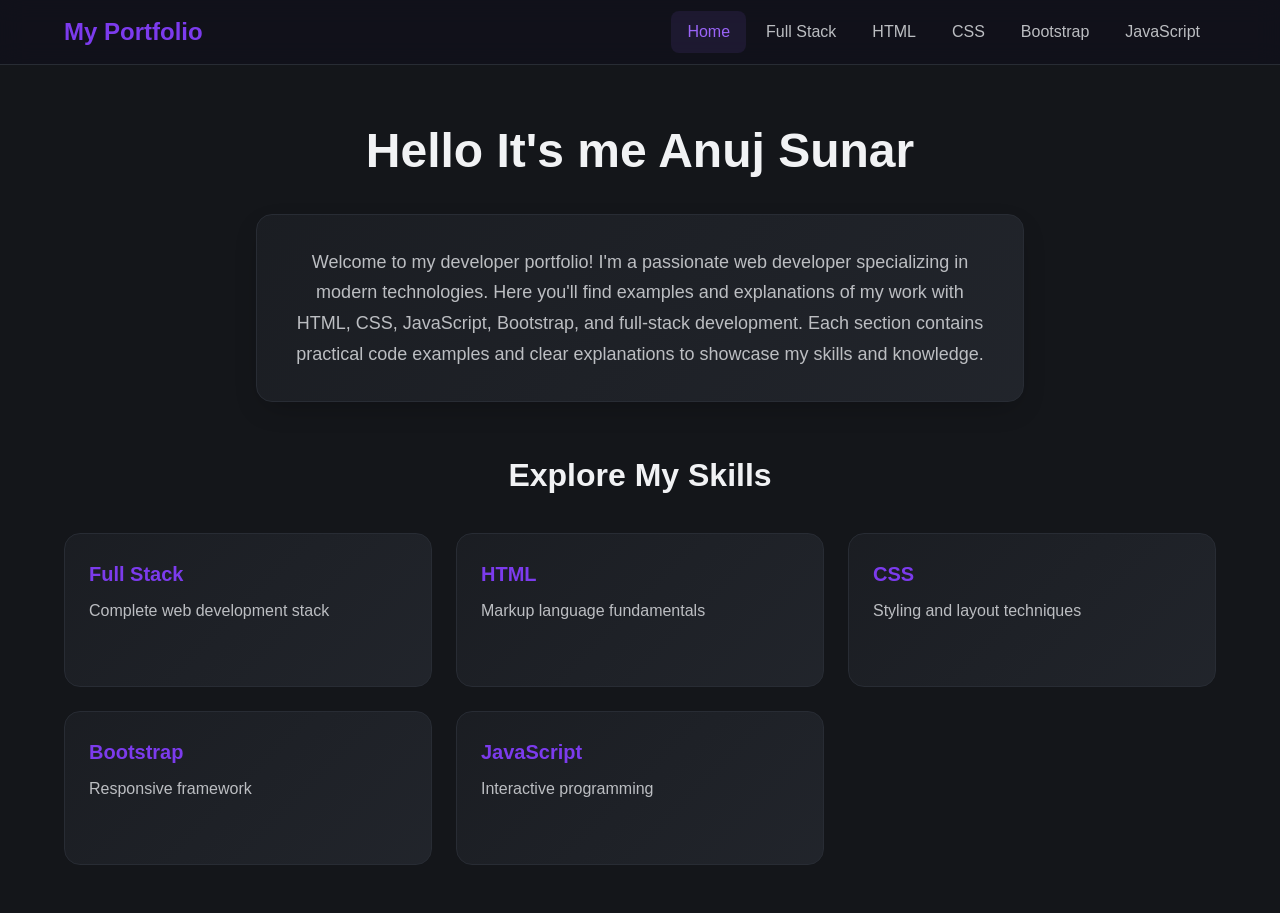
==== index.html @ ab5b0958 "Added files" ====
<!DOCTYPE html>
<html lang="en">
<head>
    <meta charset="UTF-8">
    <meta name="viewport" content="width=device-width, initial-scale=1.0">
    <title>My Developer Portfolio - Full Stack Web Developer</title>
    <meta name="description" content="Portfolio showcasing my skills in Full Stack development, HTML, CSS, Bootstrap, and JavaScript with practical code examples and explanations.">

  <link rel="stylesheet" crossorigin href="style.css">
</head>
<body>
    <!-- Navigation -->
    <nav class="navbar">
        <div class="nav-container">
            <div class="nav-content">
                <a href="index.html" class="nav-brand">My Portfolio</a>
                <div class="nav-links">
                    <a href="index.html" class="nav-link active">Home</a>
                    <a href="fullstack.html" class="nav-link">Full Stack</a>
                    <a href="html.html" class="nav-link">HTML</a>
                    <a href="css.html" class="nav-link">CSS</a>
                    <a href="bootstrap.html" class="nav-link">Bootstrap</a>
                    <a href="javascript.html" class="nav-link">JavaScript</a>
                </div>
            </div>
        </div>
    </nav>

    <!-- Main Content -->
    <main class="main-content">
        <div class="container">
            <!-- Hero Section -->
            <section class="hero-section">
                <h1 class="hero-title">Hello It's me Anuj Sunar</h1>
                <div class="hero-card">
                    <p class="hero-description">
                        Welcome to my developer portfolio! I'm a passionate web developer specializing in modern technologies. 
                        Here you'll find examples and explanations of my work with HTML, CSS, JavaScript, Bootstrap, and full-stack development. 
                        Each section contains practical code examples and clear explanations to showcase my skills and knowledge.
                    </p>
                </div>
            </section>

            <!-- Technologies Grid -->
            <section class="technologies-section">
                <h2 class="section-title">Explore My Skills</h2>
                <div class="tech-grid">
                    <a href="fullstack.html" class="tech-card">
                        <h3 class="tech-name">Full Stack</h3>
                        <p class="tech-description">Complete web development stack</p>
                        <div class="tech-arrow">Learn more →</div>
                    </a>
                    <a href="html.html" class="tech-card">
                        <h3 class="tech-name">HTML</h3>
                        <p class="tech-description">Markup language fundamentals</p>
                        <div class="tech-arrow">Learn more →</div>
                    </a>
                    <a href="css.html" class="tech-card">
                        <h3 class="tech-name">CSS</h3>
                        <p class="tech-description">Styling and layout techniques</p>
                        <div class="tech-arrow">Learn more →</div>
                    </a>
                    <a href="bootstrap.html" class="tech-card">
                        <h3 class="tech-name">Bootstrap</h3>
                        <p class="tech-description">Responsive framework</p>
                        <div class="tech-arrow">Learn more →</div>
                    </a>
                    <a href="javascript.html" class="tech-card">
                        <h3 class="tech-name">JavaScript</h3>
                        <p class="tech-description">Interactive programming</p>
                        <div class="tech-arrow">Learn more →</div>
                    </a>
                </div>
            </section>
        </div>
    </main>

    <script src="script.js"></script>
</body>
</html>
---- style.css ----
/* CSS Custom Properties - Dark Theme */
:root {
  /* Dark theme colors */
  --bg-primary: hsl(220, 15%, 9%);
  --bg-secondary: hsl(220, 13%, 12%);
  --bg-muted: hsl(220, 13%, 15%);
  
  --text-primary: hsl(220, 10%, 95%);
  --text-secondary: hsl(220, 5%, 75%);
  --text-muted: hsl(220, 5%, 60%);
  
  --accent-primary: hsl(262, 83%, 58%);
  --accent-hover: hsl(262, 90%, 68%);
  --accent-glow: hsl(262, 83%, 58%, 0.4);
  
  --border-color: hsl(220, 13%, 18%);
  --border-accent: hsl(262, 83%, 58%, 0.3);
  
  /* Gradients */
  --gradient-primary: linear-gradient(135deg, hsl(262, 83%, 58%) 0%, hsl(262, 90%, 68%) 100%);
  --gradient-hero: linear-gradient(135deg, var(--bg-secondary) 0%, var(--bg-muted) 100%);
  
  /* Shadows */
  --shadow-card: 0 10px 30px -10px hsl(0, 0%, 0%, 0.3);
  --shadow-glow: 0 0 30px var(--accent-glow);
  
  /* Transitions */
  --transition-smooth: all 0.3s cubic-bezier(0.4, 0, 0.2, 1);
}

/* Reset and base styles */
* {
  margin: 0;
  padding: 0;
  box-sizing: border-box;
}

html {
  scroll-behavior: smooth;
}

body {
  font-family: -apple-system, BlinkMacSystemFont, 'Segoe UI', 'Roboto', 'Oxygen', 'Ubuntu', 'Cantarell', sans-serif;
  line-height: 1.6;
  color: var(--text-primary);
  background: var(--bg-primary);
  min-height: 100vh;
}

/* Navigation */
.navbar {
  position: sticky;
  top: 0;
  z-index: 50;
  background: rgba(17, 17, 27, 0.8);
  backdrop-filter: blur(12px);
  border-bottom: 1px solid var(--border-color);
}

.nav-container {
  max-width: 1200px;
  margin: 0 auto;
  padding: 0 1.5rem;
}

.nav-content {
  display: flex;
  align-items: center;
  justify-content: space-between;
  height: 4rem;
}

.nav-brand {
  font-size: 1.5rem;
  font-weight: 700;
  color: var(--accent-primary);
  text-decoration: none;
  transition: var(--transition-smooth);
}

.nav-brand:hover {
  color: var(--accent-hover);
}

.nav-links {
  display: flex;
  align-items: center;
  gap: 0.25rem;
}

.nav-link {
  padding: 0.5rem 1rem;
  color: var(--text-secondary);
  text-decoration: none;
  border-radius: 0.5rem;
  font-weight: 500;
  transition: var(--transition-smooth);
  position: relative;
}

.nav-link:hover,
.nav-link.active {
  color: var(--accent-hover);
  background: rgba(139, 92, 246, 0.1);
}

/* Main content */
.main-content {
  padding: 3rem 0;
}

.container {
  max-width: 1200px;
  margin: 0 auto;
  padding: 0 1.5rem;
}

/* Page header */
.page-header {
  text-align: center;
  margin-bottom: 2rem;
}

.page-title {
  font-size: 2.5rem;
  font-weight: 700;
  color: var(--text-primary);
  margin-bottom: 1rem;
}

.page-subtitle {
  font-size: 1.25rem;
  color: var(--text-secondary);
  max-width: 48rem;
  margin: 0 auto;
}

/* Hero section */
.hero-section {
  text-align: center;
  margin-bottom: 3rem;
  animation: fadeInUp 0.8s ease-out;
}

.hero-title {
  font-size: 3rem;
  font-weight: 700;
  color: var(--text-primary);
  margin-bottom: 1.5rem;
}

.hero-card {
  background: var(--gradient-hero);
  border: 1px solid var(--border-color);
  border-radius: 1rem;
  padding: 2rem;
  max-width: 48rem;
  margin: 0 auto;
  box-shadow: var(--shadow-card);
  transition: var(--transition-smooth);
}

.hero-card:hover {
  border-color: var(--border-accent);
  box-shadow: var(--shadow-glow);
}

.hero-description {
  font-size: 1.125rem;
  color: var(--text-secondary);
  line-height: 1.7;
}

/* Technologies section */
.technologies-section {
  animation: fadeInUp 0.8s ease-out 0.2s both;
}

.section-title {
  font-size: 2rem;
  font-weight: 700;
  text-align: center;
  color: var(--text-primary);
  margin-bottom: 2rem;
}

.section-heading {
  font-size: 1.5rem;
  font-weight: 600;
  color: var(--accent-primary);
  margin-bottom: 1.5rem;
}

.tech-grid {
  display: grid;
  grid-template-columns: repeat(auto-fit, minmax(300px, 1fr));
  gap: 1.5rem;
}

.tech-card {
  background: var(--gradient-hero);
  border: 1px solid var(--border-color);
  border-radius: 1rem;
  padding: 1.5rem;
  text-decoration: none;
  color: inherit;
  transition: var(--transition-smooth);
  display: block;
  position: relative;
  overflow: hidden;
}

.tech-card:hover {
  transform: translateY(-4px) scale(1.02);
  border-color: var(--border-accent);
  box-shadow: var(--shadow-glow);
}

.tech-name {
  font-size: 1.25rem;
  font-weight: 600;
  color: var(--accent-primary);
  margin-bottom: 0.5rem;
  transition: var(--transition-smooth);
}

.tech-card:hover .tech-name {
  color: var(--accent-hover);
}

.tech-description {
  color: var(--text-secondary);
  margin-bottom: 1rem;
}

.tech-arrow {
  font-size: 0.875rem;
  color: var(--accent-hover);
  opacity: 0;
  transition: var(--transition-smooth);
}

.tech-card:hover .tech-arrow {
  opacity: 1;
}

/* Content sections */
.content-text {
  color: var(--text-secondary);
  line-height: 1.7;
  margin-bottom: 1.5rem;
}

.skills-grid {
  display: grid;
  grid-template-columns: repeat(auto-fit, minmax(250px, 1fr));
  gap: 1.5rem;
  margin-top: 1.5rem;
}

.skill-column {
  margin-bottom: 1rem;
}

.skill-title {
  font-size: 1.125rem;
  font-weight: 500;
  color: var(--accent-hover);
  margin-bottom: 0.75rem;
}

.skill-list {
  list-style: none;
  color: var(--text-secondary);
}

.skill-list li {
  margin-bottom: 0.25rem;
}

/* Code blocks */
.code-block {
  background: var(--bg-secondary);
  border: 1px solid var(--border-color);
  border-radius: 1rem;
  margin: 2rem 0;
  overflow: hidden;
  box-shadow: var(--shadow-card);
}

.code-header {
  background: var(--bg-muted);
  padding: 0.75rem 1rem;
  border-bottom: 1px solid var(--border-color);
}

.code-language {
  color: var(--accent-primary);
  font-weight: 500;
  font-size: 0.875rem;
  text-transform: uppercase;
  letter-spacing: 0.05em;
}

.code-block pre {
  padding: 1.5rem;
  margin: 0;
  overflow-x: auto;
  font-family: 'SF Mono', Monaco, Inconsolata, 'Roboto Mono', 'Consolas', 'Courier New', monospace;
  font-size: 0.875rem;
  line-height: 1.6;
  color: var(--text-primary);
  background: transparent;
}

.code-block code {
  color: var(--text-primary);
  font-family: inherit;
  font-size: inherit;
  background: transparent;
  padding: 0;
}

.code-explanation {
  padding: 1.5rem;
  border-top: 1px solid var(--border-color);
  background: var(--bg-muted);
}

.code-explanation p {
  color: var(--text-secondary);
  line-height: 1.6;
  margin: 0;
}

/* Inline code */
code {
  background: var(--bg-muted);
  color: var(--accent-primary);
  padding: 0.125rem 0.25rem;
  border-radius: 0.25rem;
  font-family: 'SF Mono', Monaco, Inconsolata, 'Roboto Mono', 'Consolas', 'Courier New', monospace;
  font-size: 0.875em;
}

/* Animations */
@keyframes fadeInUp {
  from {
    opacity: 0;
    transform: translateY(20px);
  }
  to {
    opacity: 1;
    transform: translateY(0);
  }
}

/* Responsive design */
@media (max-width: 768px) {
  .nav-links {
    gap: 0;
  }
  
  .nav-link {
    padding: 0.5rem 0.75rem;
    font-size: 0.875rem;
  }
  
  .hero-title {
    font-size: 2rem;
  }
  
  .page-title {
    font-size: 2rem;
  }
  
  .hero-card,
  .code-block pre {
    padding: 1rem;
  }
  
  .tech-grid {
    grid-template-columns: 1fr;
  }
  
  .skills-grid {
    grid-template-columns: 1fr;
  }
}

@media (max-width: 480px) {
  .container {
    padding: 0 1rem;
  }
  
  .nav-container {
    padding: 0 1rem;
  }
  
  .nav-links {
    flex-wrap: wrap;
  }
  
  .hero-title {
    font-size: 1.75rem;
  }
  
  .page-title {
    font-size: 1.75rem;
  }
}

.code-explanation {
  background: #2a2a2a;
  padding: 1rem;
  padding-left: 10px;
  border-radius: 8px;
  margin-top: 1rem;
}

.explanation-list li {
  margin-bottom: 0.5rem;
}
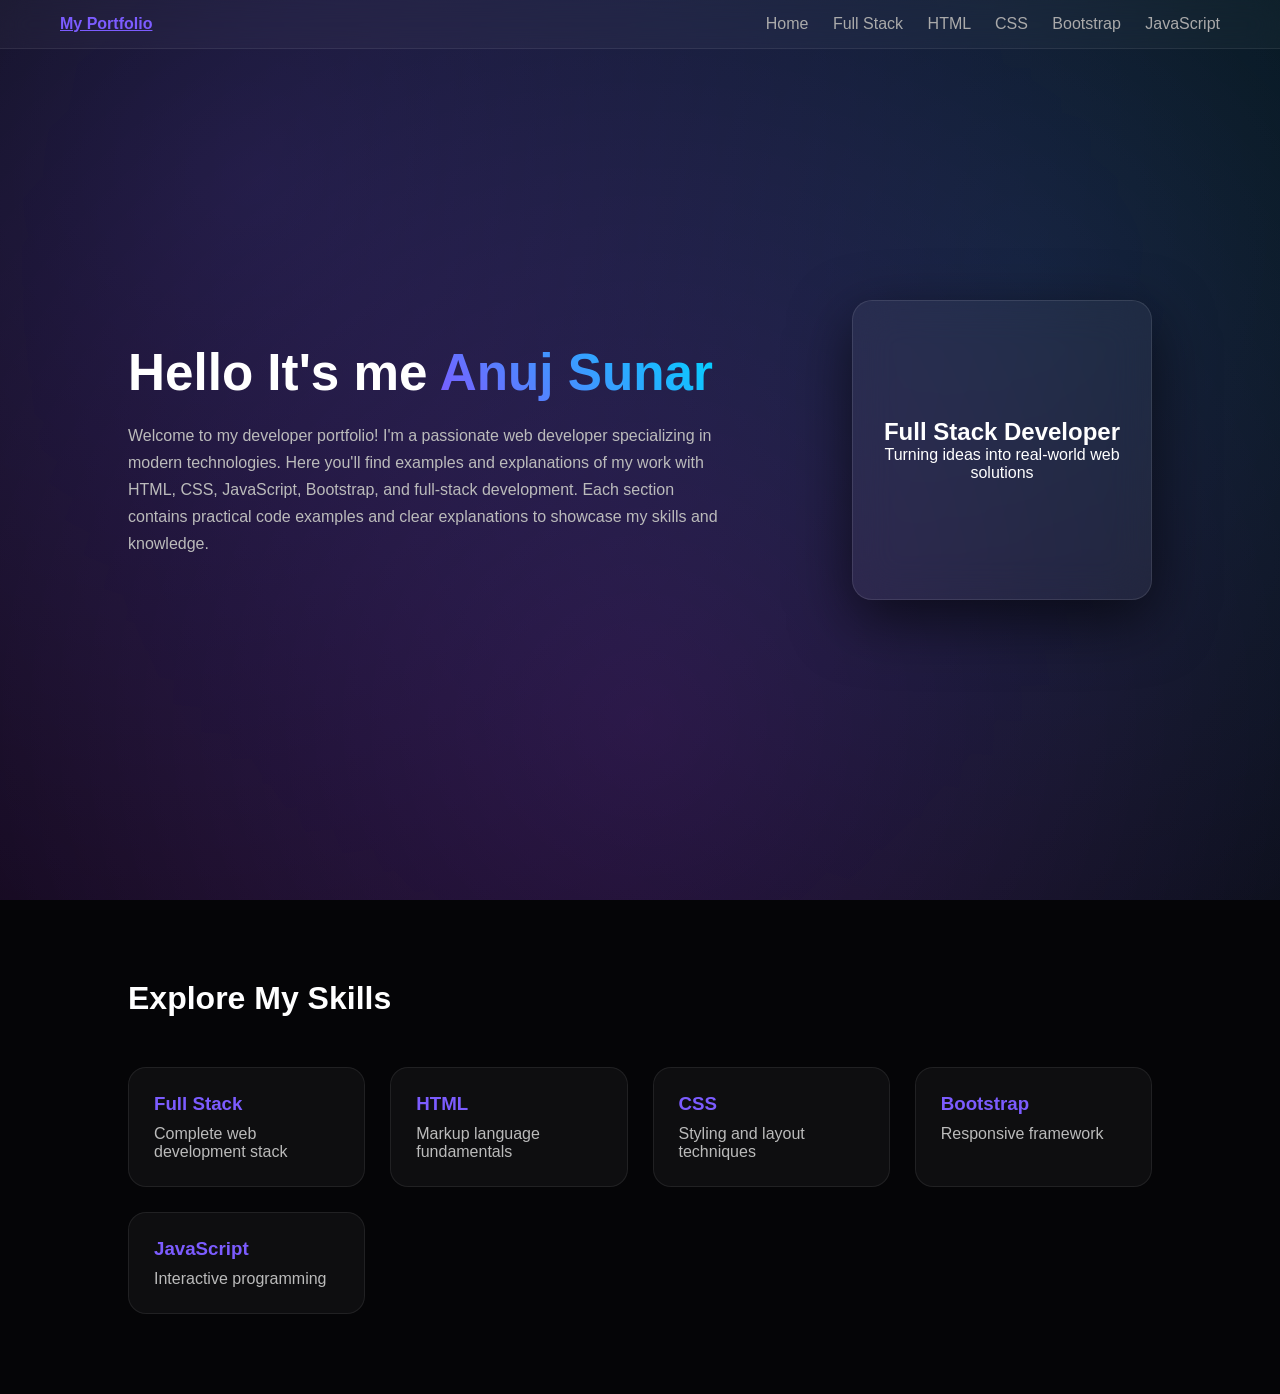
==== commit ddec6b2f: "UI changed" ====
--- a/index.html
+++ b/index.html
@@ -1,80 +1,92 @@
 <!DOCTYPE html>
 <html lang="en">
 <head>
-    <meta charset="UTF-8">
-    <meta name="viewport" content="width=device-width, initial-scale=1.0">
-    <title>My Developer Portfolio - Full Stack Web Developer</title>
-    <meta name="description" content="Portfolio showcasing my skills in Full Stack development, HTML, CSS, Bootstrap, and JavaScript with practical code examples and explanations.">
+  <meta charset="UTF-8">
+  <meta name="viewport" content="width=device-width, initial-scale=1.0">
+  <title>My Developer Portfolio - Full Stack Web Developer</title>
 
-  <link rel="stylesheet" crossorigin href="style.css">
+  <link rel="stylesheet" href="style.css">
 </head>
 <body>
-    <!-- Navigation -->
-    <nav class="navbar">
-        <div class="nav-container">
-            <div class="nav-content">
-                <a href="index.html" class="nav-brand">My Portfolio</a>
-                <div class="nav-links">
-                    <a href="index.html" class="nav-link active">Home</a>
-                    <a href="fullstack.html" class="nav-link">Full Stack</a>
-                    <a href="html.html" class="nav-link">HTML</a>
-                    <a href="css.html" class="nav-link">CSS</a>
-                    <a href="bootstrap.html" class="nav-link">Bootstrap</a>
-                    <a href="javascript.html" class="nav-link">JavaScript</a>
-                </div>
-            </div>
-        </div>
-    </nav>
 
-    <!-- Main Content -->
-    <main class="main-content">
-        <div class="container">
-            <!-- Hero Section -->
-            <section class="hero-section">
-                <h1 class="hero-title">Hello It's me Anuj Sunar</h1>
-                <div class="hero-card">
-                    <p class="hero-description">
-                        Welcome to my developer portfolio! I'm a passionate web developer specializing in modern technologies. 
-                        Here you'll find examples and explanations of my work with HTML, CSS, JavaScript, Bootstrap, and full-stack development. 
-                        Each section contains practical code examples and clear explanations to showcase my skills and knowledge.
-                    </p>
-                </div>
-            </section>
+<!-- BACKGROUND -->
+<div class="bg"></div>
 
-            <!-- Technologies Grid -->
-            <section class="technologies-section">
-                <h2 class="section-title">Explore My Skills</h2>
-                <div class="tech-grid">
-                    <a href="fullstack.html" class="tech-card">
-                        <h3 class="tech-name">Full Stack</h3>
-                        <p class="tech-description">Complete web development stack</p>
-                        <div class="tech-arrow">Learn more →</div>
-                    </a>
-                    <a href="html.html" class="tech-card">
-                        <h3 class="tech-name">HTML</h3>
-                        <p class="tech-description">Markup language fundamentals</p>
-                        <div class="tech-arrow">Learn more →</div>
-                    </a>
-                    <a href="css.html" class="tech-card">
-                        <h3 class="tech-name">CSS</h3>
-                        <p class="tech-description">Styling and layout techniques</p>
-                        <div class="tech-arrow">Learn more →</div>
-                    </a>
-                    <a href="bootstrap.html" class="tech-card">
-                        <h3 class="tech-name">Bootstrap</h3>
-                        <p class="tech-description">Responsive framework</p>
-                        <div class="tech-arrow">Learn more →</div>
-                    </a>
-                    <a href="javascript.html" class="tech-card">
-                        <h3 class="tech-name">JavaScript</h3>
-                        <p class="tech-description">Interactive programming</p>
-                        <div class="tech-arrow">Learn more →</div>
-                    </a>
-                </div>
-            </section>
-        </div>
-    </main>
+<!-- NAV -->
+<nav class="navbar">
+  <div class="nav-container">
+    <a href="index.html" class="nav-brand">My Portfolio</a>
 
-    <script src="script.js"></script>
+    <div class="nav-links">
+      <a href="index.html" class="active">Home</a>
+      <a href="fullstack.html">Full Stack</a>
+      <a href="html.html">HTML</a>
+      <a href="css.html">CSS</a>
+      <a href="bootstrap.html">Bootstrap</a>
+      <a href="javascript.html">JavaScript</a>
+    </div>
+  </div>
+</nav>
+
+<!-- HERO -->
+<section class="hero">
+
+  <div class="hero-left">
+    <h1>
+      Hello It's me <span>Anuj Sunar</span>
+    </h1>
+
+    <p>
+      Welcome to my developer portfolio! I'm a passionate web developer specializing in modern technologies. 
+      Here you'll find examples and explanations of my work with HTML, CSS, JavaScript, Bootstrap, and full-stack development. 
+      Each section contains practical code examples and clear explanations to showcase my skills and knowledge.
+    </p>
+  </div>
+
+  <div class="hero-right">
+    <div class="hero-card">
+      <h2>Full Stack Developer</h2>
+      <p >Turning ideas into real-world web solutions</p>
+    </div>
+  </div>
+
+</section>
+
+<!-- SKILLS -->
+<section class="skills">
+
+  <h2>Explore My Skills</h2>
+
+  <div class="skills-grid">
+
+    <a href="fullstack.html" class="skill-card">
+      <h3>Full Stack</h3>
+      <p>Complete web development stack</p>
+    </a>
+
+    <a href="html.html" class="skill-card">
+      <h3>HTML</h3>
+      <p>Markup language fundamentals</p>
+    </a>
+
+    <a href="css.html" class="skill-card">
+      <h3>CSS</h3>
+      <p>Styling and layout techniques</p>
+    </a>
+
+    <a href="bootstrap.html" class="skill-card">
+      <h3>Bootstrap</h3>
+      <p>Responsive framework</p>
+    </a>
+
+    <a href="javascript.html" class="skill-card">
+      <h3>JavaScript</h3>
+      <p>Interactive programming</p>
+    </a>
+
+  </div>
+
+</section>
+
 </body>
 </html>
--- a/style.css
+++ b/style.css
@@ -27,397 +27,775 @@
   /* Transitions */
   --transition-smooth: all 0.3s cubic-bezier(0.4, 0, 0.2, 1);
 }
-
-/* Reset and base styles */
-* {
-  margin: 0;
-  padding: 0;
-  box-sizing: border-box;
-}
-
-html {
-  scroll-behavior: smooth;
-}
-
-body {
-  font-family: -apple-system, BlinkMacSystemFont, 'Segoe UI', 'Roboto', 'Oxygen', 'Ubuntu', 'Cantarell', sans-serif;
-  line-height: 1.6;
-  color: var(--text-primary);
-  background: var(--bg-primary);
-  min-height: 100vh;
-}
-
-/* Navigation */
-.navbar {
-  position: sticky;
-  top: 0;
-  z-index: 50;
-  background: rgba(17, 17, 27, 0.8);
-  backdrop-filter: blur(12px);
-  border-bottom: 1px solid var(--border-color);
-}
-
-.nav-container {
+*{
+  margin:0;
+  padding:0;
+  box-sizing:border-box;
+  font-family:'Poppins',sans-serif;
+}
+
+body{
+  color:#fff;
+  background:#050507;
+  overflow-x:hidden;
+}
+
+/* 🌌 ANIMATED BACKGROUND */
+.bg{
+  position:fixed;
+  width:100%;
+  height:100%;
+  background: radial-gradient(circle at 20% 20%, #7c5cff33, transparent),
+              radial-gradient(circle at 80% 30%, #00d4ff22, transparent),
+              radial-gradient(circle at 50% 80%, #ff00ff22, transparent);
+  z-index:-1;
+  animation: moveBg 10s infinite alternate ease-in-out;
+}
+
+@keyframes moveBg{
+  0%{ transform:translateY(0);}
+  100%{ transform:translateY(-40px);}
+}
+
+/* NAV */
+.navbar{
+  position:fixed;
+  width:100%;
+  top:0;
+  backdrop-filter: blur(14px);
+  background: rgba(255,255,255,0.03);
+  border-bottom:1px solid rgba(255,255,255,0.08);
+  z-index: 9999; /* high z-index to stay above everything */
+}
+
+.nav-container{
+  max-width:1200px;
+  margin:auto;
+  padding:15px 20px;
+  display:flex;
+  justify-content:space-between;
+}
+
+.nav-brand{
+  font-weight:700;
+  color:#7c5cff;
+}
+
+.nav-links a{
+  margin-left:20px;
+  color:#aaa;
+  text-decoration:none;
+  transition:.3s;
+}
+
+.nav-links a:hover{
+  color:#7c5cff;
+}
+
+/* HERO */
+.hero{
+  display:flex;
+  align-items:center;
+  justify-content:space-between;
+  padding:120px 10%;
+  min-height:100vh;
+}
+
+/* LEFT */
+.hero-left{
+  max-width:600px;
+  animation: fadeUp 1s ease;
+}
+
+.hero-left h1{
+  font-size:3.2rem;
+  margin-bottom:20px;
+}
+
+.hero-left span{
+  background: linear-gradient(45deg,#7c5cff,#00d4ff);
+  -webkit-background-clip:text;
+  color:transparent;
+}
+
+.hero-left p{
+  color:#bbb;
+  line-height:1.7;
+}
+
+/* RIGHT CARD */
+.hero-card{
+  width:300px;
+  height:300px;
+  border-radius:20px;
+  text-align: center;
+  display:flex;
+  flex-direction:column;
+  justify-content:center;
+  align-items:center;
+
+  background: rgba(255,255,255,0.05);
+  border:1px solid rgba(255,255,255,0.1);
+
+  backdrop-filter: blur(20px);
+  box-shadow:0 20px 60px rgba(0,0,0,0.6);
+
+  transition:.4s;
+}
+
+.hero-card:hover{
+  transform: rotateY(10deg) rotateX(10deg) scale(1.05);
+  box-shadow:0 40px 100px rgba(124,92,255,0.4);
+}
+
+/* SKILLS */
+.skills{
+  padding:80px 10%;
+}
+
+.skills h2{
+  font-size:2rem;
+  margin-bottom:50px;
+}
+
+/* GRID */
+.skills-grid{
+  display:grid;
+  grid-template-columns:repeat(auto-fit,minmax(220px,1fr));
+  gap:25px;
+}
+
+/* CARD */
+.skill-card{
+  padding:25px;
+  border-radius:18px;
+  text-decoration:none;
+  color:inherit;
+
+  background: rgba(255,255,255,0.04);
+  border:1px solid rgba(255,255,255,0.08);
+
+  position:relative;
+  overflow:hidden;
+  transition:.4s;
+}
+
+/* GLOW EFFECT */
+.skill-card::before{
+  content:"";
+  position:absolute;
+  inset:0;
+  background:linear-gradient(120deg,transparent,rgba(124,92,255,0.3),transparent);
+  opacity:0;
+  transition:.4s;
+}
+
+.skill-card:hover::before{
+  opacity:1;
+}
+
+.skill-card:hover{
+  transform:translateY(-12px) scale(1.03);
+  box-shadow:0 30px 80px rgba(124,92,255,0.3);
+}
+
+/* TEXT */
+.skill-card h3{
+  color:#7c5cff;
+  margin-bottom:10px;
+}
+
+.skill-card p{
+  color:#bbb;
+}
+
+/* ANIMATION */
+@keyframes fadeUp{
+  from{
+    opacity:0;
+    transform:translateY(40px);
+  }
+  to{
+    opacity:1;
+    transform:translateY(0);
+  }
+}
+
+/* MOBILE */
+@media(max-width:768px){
+  .hero{
+    flex-direction:column;
+    text-align:center;
+  }
+}
+
+/* HTML Page Styling */
+
+/* ============================= */
+/* 🔥 PAGE LAYOUT FIX */
+/* ============================= */
+
+.page-wrapper{
+  padding:120px 10% 80px;
+  display:flex;
+  flex-direction:column;
+  gap:30px;
+}
+
+/* ============================= */
+/* 🔥 HERO HEADER */
+/* ============================= */
+
+.page-hero{
+  text-align:center;
+}
+
+.page-hero h1{
+  font-size:3rem;
+  font-weight:700;
+  background: linear-gradient(45deg,#7c5cff,#00d4ff);
+  -webkit-background-clip:text;
+  color:transparent;
+}
+
+.page-hero p{
+  margin-top:10px;
+  color:#aaa;
+}
+
+/* ============================= */
+/* 🔥 GLASS CARD */
+/* ============================= */
+
+.glass-card{
+  background: rgba(255,255,255,0.05);
+  border:1px solid rgba(255,255,255,0.08);
+  border-radius:20px;
+  padding:35px;
+  backdrop-filter: blur(20px);
+  box-shadow:0 20px 60px rgba(0,0,0,0.5);
+  transition:0.3s;
+}
+
+.glass-card:hover{
+  transform:translateY(-6px);
+  box-shadow:0 30px 80px rgba(124,92,255,0.25);
+}
+
+.glass-card h2{
+  color:#7c5cff;
+  margin-bottom:15px;
+}
+
+.glass-card p{
+  color:#bbb;
+  line-height:1.7;
+}
+
+/* ============================= */
+/* 🔥 GRID */
+/* ============================= */
+
+.grid-2{
+  margin-top:25px;
+  display:grid;
+  grid-template-columns:1fr 1fr;
+  gap:25px;
+}
+
+.grid-2 div{
+  background: rgba(255,255,255,0.03);
+  border:1px solid rgba(255,255,255,0.06);
+  padding:20px;
+  border-radius:15px;
+  transition:0.3s;
+}
+
+.grid-2 div:hover{
+  transform:translateY(-5px);
+  border-color:#7c5cff;
+}
+
+/* titles */
+.grid-2 h3{
+  color:#00d4ff;
+  margin-bottom:10px;
+}
+
+/* lists */
+.grid-2 ul{
+  list-style:none;
+  color:#bbb;
+}
+
+.grid-2 li{
+  margin-bottom:8px;
+}
+
+/* ============================= */
+/* 🔥 CODE BLOCK */
+/* ============================= */
+
+.code-wrapper{
+  background: rgba(255,255,255,0.05);
+  border:1px solid rgba(255,255,255,0.08);
+  border-radius:20px;
+  overflow:hidden;
+  backdrop-filter: blur(20px);
+  box-shadow:0 20px 60px rgba(0,0,0,0.5);
+  transition:0.3s;
+}
+
+.code-wrapper:hover{
+  transform:translateY(-6px);
+  box-shadow:0 30px 80px rgba(124,92,255,0.25);
+}
+
+/* header */
+.code-header{
+  padding:15px 20px;
+  background: rgba(255,255,255,0.05);
+  border-bottom:1px solid rgba(255,255,255,0.08);
+  color:#7c5cff;
+  font-weight:600;
+}
+
+/* code */
+.code-wrapper pre{
+  padding:25px;
+  overflow:auto;
+  font-size:0.9rem;
+  color:#eee;
+}
+
+/* explanation */
+.code-explanation{
+  padding:25px;
+  background: rgba(0,0,0,0.3);
+  border-top:1px solid rgba(255,255,255,0.08);
+}
+
+.code-explanation h3{
+  color:#00d4ff;
+  margin-bottom:10px;
+}
+
+.code-explanation ul{
+  list-style:none;
+  color:#bbb;
+}
+
+.code-explanation li{
+  margin-bottom:8px;
+}
+
+
+@media(max-width:768px){
+  .grid-2{
+    grid-template-columns:1fr;
+  }
+
+  .page-hero h1{
+    font-size:2.2rem;
+  }
+
+  .glass-card,
+  .code-wrapper{
+    padding:20px;
+  }
+}
+
+/* 🔥 EXPLANATION CARD (separate card now) */
+.explanation-card{
+  background: rgba(255,255,255,0.05);
+  border:1px solid rgba(255,255,255,0.08);
+  border-radius:20px;
+  padding:25px;
+  backdrop-filter: blur(20px);
+  box-shadow:0 20px 60px rgba(0,0,0,0.5);
+  transition:0.3s;
+}
+
+.explanation-card:hover{
+  transform:translateY(-6px);
+  box-shadow:0 30px 80px rgba(124,92,255,0.25);
+}
+
+.explanation-card h3{
+  color:#00d4ff;
+  margin-bottom:15px;
+}
+
+.explanation-card ul{
+  list-style:none;
+  color:#bbb;
+}
+
+.explanation-card li{
+  margin-bottom:8px;
+}
+
+/* Page wrapper adjustments */
+.page-wrapper {
+  padding: 120px 10% 80px;
   max-width: 1200px;
-  margin: 0 auto;
-  padding: 0 1.5rem;
-}
-
-.nav-content {
+  margin: auto;
   display: flex;
-  align-items: center;
-  justify-content: space-between;
-  height: 4rem;
-}
-
-.nav-brand {
-  font-size: 1.5rem;
-  font-weight: 700;
-  color: var(--accent-primary);
-  text-decoration: none;
-  transition: var(--transition-smooth);
-}
-
-.nav-brand:hover {
-  color: var(--accent-hover);
-}
-
-.nav-links {
-  display: flex;
-  align-items: center;
-  gap: 0.25rem;
-}
-
-.nav-link {
-  padding: 0.5rem 1rem;
-  color: var(--text-secondary);
-  text-decoration: none;
-  border-radius: 0.5rem;
-  font-weight: 500;
-  transition: var(--transition-smooth);
-  position: relative;
-}
-
-.nav-link:hover,
-.nav-link.active {
-  color: var(--accent-hover);
-  background: rgba(139, 92, 246, 0.1);
-}
-
-/* Main content */
-.main-content {
-  padding: 3rem 0;
-}
-
+  flex-direction: column;
+  gap: 50px;
+}
+
+/* Page Hero */
+.page-hero {
+  text-align: center;
+  margin-bottom: 40px;
+}
+.page-hero h1 {
+  font-size: 3rem;
+  margin-bottom: 10px;
+  background: linear-gradient(45deg,#7c5cff,#00d4ff);
+  -webkit-background-clip: text;
+  color: transparent;
+}
+.page-hero p {
+  color: #bbb;
+  font-size: 1.1rem;
+  line-height: 1.7;
+}
+
+/* Glass Card */
+.glass-card {
+  background: rgba(255,255,255,0.05);
+  border: 1px solid rgba(255,255,255,0.1);
+  backdrop-filter: blur(20px);
+  padding: 30px;
+  border-radius: 20px;
+  box-shadow: 0 20px 60px rgba(0,0,0,0.5);
+  transition: transform 0.3s ease, box-shadow 0.3s ease;
+}
+.glass-card:hover {
+  transform: scale(1.02);
+  box-shadow: 0 30px 80px rgba(124,92,255,0.4);
+}
+.glass-card h2 {
+  color: #7c5cff;
+  margin-bottom: 15px;
+}
+.glass-card p {
+  color: #bbb;
+  margin-bottom: 25px;
+}
+
+/* Grid 2 columns */
+.grid-2 {
+  display: grid;
+  grid-template-columns: repeat(auto-fit,minmax(250px,1fr));
+  gap: 25px;
+}
+.grid-2 h3 {
+  color: #7c5cff;
+  margin-bottom: 10px;
+}
+.grid-2 ul li {
+  color: #ccc;
+  margin-bottom: 8px;
+  font-size: 0.95rem;
+}
+
+/* Code Wrapper */
+.code-wrapper {
+  background: rgba(255,255,255,0.04);
+  border: 1px solid rgba(255,255,255,0.08);
+  backdrop-filter: blur(20px);
+  border-radius: 20px;
+  padding: 20px;
+  box-shadow: 0 20px 60px rgba(0,0,0,0.5);
+  margin-bottom: 30px;
+}
+.code-header {
+  font-weight: 600;
+  color: #7c5cff;
+  text-align: center;
+  margin-bottom: 15px;
+  font-size: 1.1rem;
+}
+.code-wrapper pre {
+  overflow-x: auto;
+  color: #ddd;
+}
+
+/* Explanation Card */
+.explanation-card {
+  background: rgba(255,255,255,0.03);
+  border: 1px solid rgba(255,255,255,0.08);
+  backdrop-filter: blur(20px);
+  border-radius: 20px;
+  padding: 25px;
+  box-shadow: 0 20px 60px rgba(0,0,0,0.5);
+}
+.explanation-card h3 {
+  color: #7c5cff;
+  margin-bottom: 15px;
+}
+.explanation-card ul li {
+  color: #ccc;
+  margin-bottom: 10px;
+  font-size: 0.95rem;
+}
+
+/* Mobile Responsiveness */
+@media(max-width:768px){
+  .page-wrapper {
+    padding: 100px 5% 50px;
+  }
+  .page-hero h1 {
+    font-size: 2.5rem;
+  }
+  .grid-2 {
+    grid-template-columns: 1fr;
+  }
+}
+
+/* Push content below navbar */
+.page-wrapper,
+.main-content,
 .container {
-  max-width: 1200px;
-  margin: 0 auto;
-  padding: 0 1.5rem;
-}
-
-/* Page header */
-.page-header {
-  text-align: center;
-  margin-bottom: 2rem;
-}
-
-.page-title {
-  font-size: 2.5rem;
-  font-weight: 700;
-  color: var(--text-primary);
-  margin-bottom: 1rem;
-}
-
-.page-subtitle {
-  font-size: 1.25rem;
-  color: var(--text-secondary);
-  max-width: 48rem;
-  margin: 0 auto;
-}
-
-/* Hero section */
-.hero-section {
-  text-align: center;
-  margin-bottom: 3rem;
-  animation: fadeInUp 0.8s ease-out;
-}
-
-.hero-title {
+  padding-top: 90px;
+}
+
+/* Unified Glass Cards for all sections */
+.glass-card,
+.code-card {
+  background: rgba(255, 255, 255, 0.05);
+  border: 1px solid rgba(255, 255, 255, 0.1);
+  backdrop-filter: blur(20px);
+  border-radius: 20px;
+  padding: 30px;
+  margin: 20px 0;
+  box-shadow: 0 10px 30px rgba(0,0,0,0.2);
+  transition: transform 0.4s ease, box-shadow 0.4s ease;
+}
+
+/* Hover effect for cards */
+.glass-card:hover,
+.code-card:hover {
+  transform: translateY(-10px);
+  box-shadow: 0 30px 80px rgba(124, 92, 255, 0.3);
+}
+
+/* Code Wrapper */
+.code-wrapper pre {
+  background: rgba(0,0,0,0.5);
+  color: #fff;
+  padding: 20px;
+  border-radius: 15px;
+  overflow-x: auto;
+  margin-bottom: 20px;
+  font-family: 'Courier New', monospace;
+  font-size: 0.9rem;
+}
+
+/* Grid for features */
+.grid-2 {
+  display: grid;
+  grid-template-columns: repeat(auto-fit, minmax(220px, 1fr));
+  gap: 25px;
+}
+
+/* Headings */
+.page-hero h1 {
   font-size: 3rem;
-  font-weight: 700;
-  color: var(--text-primary);
-  margin-bottom: 1.5rem;
-}
-
-.hero-card {
-  background: var(--gradient-hero);
-  border: 1px solid var(--border-color);
-  border-radius: 1rem;
-  padding: 2rem;
-  max-width: 48rem;
-  margin: 0 auto;
-  box-shadow: var(--shadow-card);
-  transition: var(--transition-smooth);
-}
-
-.hero-card:hover {
-  border-color: var(--border-accent);
-  box-shadow: var(--shadow-glow);
-}
-
-.hero-description {
-  font-size: 1.125rem;
-  color: var(--text-secondary);
-  line-height: 1.7;
-}
-
-/* Technologies section */
-.technologies-section {
-  animation: fadeInUp 0.8s ease-out 0.2s both;
-}
-
-.section-title {
-  font-size: 2rem;
-  font-weight: 700;
-  text-align: center;
-  color: var(--text-primary);
-  margin-bottom: 2rem;
-}
-
-.section-heading {
-  font-size: 1.5rem;
-  font-weight: 600;
-  color: var(--accent-primary);
-  margin-bottom: 1.5rem;
-}
-
-.tech-grid {
+  margin-bottom: 15px;
+  background: linear-gradient(45deg,#7c5cff,#00d4ff);
+  -webkit-background-clip: text;
+  color: transparent;
+}
+
+.page-hero p {
+  color: #bbb;
+  font-size: 1.2rem;
+}
+
+/* Code header style */
+.code-header {
+  background: rgba(124, 92, 255, 0.2);
+  padding: 10px 20px;
+  border-radius: 20px 20px 0 0;
+  font-weight: bold;
+  color: #fff;
+  margin-bottom: 0;
+  border-bottom: 1px solid rgba(255,255,255,0.1);
+}
+
+/* Responsive */
+@media(max-width:768px){
+  .grid-2 {
+    grid-template-columns: 1fr;
+  }
+
+  .page-hero h1 {
+    font-size: 2.5rem;
+  }
+}
+
+/* Push content below navbar */
+.page-wrapper,
+.main-content,
+.container {
+  padding-top: 90px; 
+}
+
+/* Glass-style cards */
+.glass-card,
+.code-card {
+  background: rgba(255,255,255,0.05);
+  border: 1px solid rgba(255,255,255,0.1);
+  backdrop-filter: blur(20px);
+  border-radius: 20px;
+  padding: 30px;
+  margin: 20px 0;
+  box-shadow: 0 10px 30px rgba(0,0,0,0.2);
+  transition: transform 0.4s ease, box-shadow 0.4s ease;
+}
+
+.glass-card:hover,
+.code-card:hover {
+  transform: translateY(-10px);
+  box-shadow: 0 30px 80px rgba(124, 92, 255, 0.3);
+}
+
+/* Code wrapper style */
+.code-card pre {
+  background: rgba(0,0,0,0.5);
+  color: #fff;
+  padding: 20px;
+  border-radius: 15px;
+  overflow-x: auto;
+  margin-bottom: 20px;
+  font-family: 'Courier New', monospace;
+  font-size: 0.9rem;
+}
+
+/* Grid for features */
+.grid-2 {
   display: grid;
-  grid-template-columns: repeat(auto-fit, minmax(300px, 1fr));
-  gap: 1.5rem;
-}
-
-.tech-card {
-  background: var(--gradient-hero);
-  border: 1px solid var(--border-color);
-  border-radius: 1rem;
-  padding: 1.5rem;
-  text-decoration: none;
-  color: inherit;
-  transition: var(--transition-smooth);
-  display: block;
-  position: relative;
-  overflow: hidden;
-}
-
-.tech-card:hover {
-  transform: translateY(-4px) scale(1.02);
-  border-color: var(--border-accent);
-  box-shadow: var(--shadow-glow);
-}
-
-.tech-name {
-  font-size: 1.25rem;
-  font-weight: 600;
-  color: var(--accent-primary);
-  margin-bottom: 0.5rem;
-  transition: var(--transition-smooth);
-}
-
-.tech-card:hover .tech-name {
-  color: var(--accent-hover);
-}
-
-.tech-description {
-  color: var(--text-secondary);
-  margin-bottom: 1rem;
-}
-
-.tech-arrow {
-  font-size: 0.875rem;
-  color: var(--accent-hover);
-  opacity: 0;
-  transition: var(--transition-smooth);
-}
-
-.tech-card:hover .tech-arrow {
-  opacity: 1;
-}
-
-/* Content sections */
-.content-text {
-  color: var(--text-secondary);
-  line-height: 1.7;
-  margin-bottom: 1.5rem;
-}
-
-.skills-grid {
+  grid-template-columns: repeat(auto-fit, minmax(220px, 1fr));
+  gap: 25px;
+}
+
+/* Hero Section */
+.page-hero h1 {
+  font-size: 3rem;
+  margin-bottom: 15px;
+  background: linear-gradient(45deg,#7c5cff,#00d4ff);
+  -webkit-background-clip: text;
+  color: transparent;
+}
+
+.page-hero p {
+  color: #bbb;
+  font-size: 1.2rem;
+}
+
+/* Code header style */
+.code-header {
+  background: rgba(124, 92, 255, 0.2);
+  padding: 10px 20px;
+  border-radius: 20px 20px 0 0;
+  font-weight: bold;
+  color: #fff;
+  margin-bottom: 0;
+  border-bottom: 1px solid rgba(255,255,255,0.1);
+}
+
+/* Responsive */
+@media(max-width:768px){
+  .grid-2 {
+    grid-template-columns: 1fr;
+  }
+
+  .page-hero h1 {
+    font-size: 2.5rem;
+  }
+}
+
+/* Push content below navbar */
+.page-wrapper,
+.main-content,
+.container {
+  padding-top: 90px; /* Adjust to navbar height */
+}
+
+/* Glass-style cards */
+.glass-card,
+.code-card {
+  background: rgba(255,255,255,0.05);
+  border: 1px solid rgba(255,255,255,0.1);
+  backdrop-filter: blur(20px);
+  border-radius: 20px;
+  padding: 30px;
+  margin: 20px 0;
+  box-shadow: 0 10px 30px rgba(0,0,0,0.2);
+  transition: transform 0.4s ease, box-shadow 0.4s ease;
+}
+
+.glass-card:hover,
+.code-card:hover {
+  transform: translateY(-10px);
+  box-shadow: 0 30px 80px rgba(124, 92, 255, 0.3);
+}
+
+/* Code wrapper style */
+.code-card pre {
+  background: rgba(0,0,0,0.5);
+  color: #fff;
+  padding: 20px;
+  border-radius: 15px;
+  overflow-x: auto;
+  margin-bottom: 20px;
+  font-family: 'Courier New', monospace;
+  font-size: 0.9rem;
+}
+
+/* Grid for features */
+.grid-2 {
   display: grid;
-  grid-template-columns: repeat(auto-fit, minmax(250px, 1fr));
-  gap: 1.5rem;
-  margin-top: 1.5rem;
-}
-
-.skill-column {
-  margin-bottom: 1rem;
-}
-
-.skill-title {
-  font-size: 1.125rem;
-  font-weight: 500;
-  color: var(--accent-hover);
-  margin-bottom: 0.75rem;
-}
-
-.skill-list {
-  list-style: none;
-  color: var(--text-secondary);
-}
-
-.skill-list li {
-  margin-bottom: 0.25rem;
-}
-
-/* Code blocks */
-.code-block {
-  background: var(--bg-secondary);
-  border: 1px solid var(--border-color);
-  border-radius: 1rem;
-  margin: 2rem 0;
-  overflow: hidden;
-  box-shadow: var(--shadow-card);
-}
-
+  grid-template-columns: repeat(auto-fit, minmax(220px, 1fr));
+  gap: 25px;
+}
+
+/* Hero Section */
+.page-hero h1 {
+  font-size: 3rem;
+  margin-bottom: 15px;
+  background: linear-gradient(45deg,#7c5cff,#00d4ff);
+  -webkit-background-clip: text;
+  color: transparent;
+}
+
+.page-hero p {
+  color: #bbb;
+  font-size: 1.2rem;
+}
+
+/* Code header style */
 .code-header {
-  background: var(--bg-muted);
-  padding: 0.75rem 1rem;
-  border-bottom: 1px solid var(--border-color);
-}
-
-.code-language {
-  color: var(--accent-primary);
-  font-weight: 500;
-  font-size: 0.875rem;
-  text-transform: uppercase;
-  letter-spacing: 0.05em;
-}
-
-.code-block pre {
-  padding: 1.5rem;
-  margin: 0;
-  overflow-x: auto;
-  font-family: 'SF Mono', Monaco, Inconsolata, 'Roboto Mono', 'Consolas', 'Courier New', monospace;
-  font-size: 0.875rem;
-  line-height: 1.6;
-  color: var(--text-primary);
-  background: transparent;
-}
-
-.code-block code {
-  color: var(--text-primary);
-  font-family: inherit;
-  font-size: inherit;
-  background: transparent;
-  padding: 0;
-}
-
-.code-explanation {
-  padding: 1.5rem;
-  border-top: 1px solid var(--border-color);
-  background: var(--bg-muted);
-}
-
-.code-explanation p {
-  color: var(--text-secondary);
-  line-height: 1.6;
-  margin: 0;
-}
-
-/* Inline code */
-code {
-  background: var(--bg-muted);
-  color: var(--accent-primary);
-  padding: 0.125rem 0.25rem;
-  border-radius: 0.25rem;
-  font-family: 'SF Mono', Monaco, Inconsolata, 'Roboto Mono', 'Consolas', 'Courier New', monospace;
-  font-size: 0.875em;
-}
-
-/* Animations */
-@keyframes fadeInUp {
-  from {
-    opacity: 0;
-    transform: translateY(20px);
-  }
-  to {
-    opacity: 1;
-    transform: translateY(0);
-  }
-}
-
-/* Responsive design */
-@media (max-width: 768px) {
-  .nav-links {
-    gap: 0;
-  }
-  
-  .nav-link {
-    padding: 0.5rem 0.75rem;
-    font-size: 0.875rem;
-  }
-  
-  .hero-title {
-    font-size: 2rem;
-  }
-  
-  .page-title {
-    font-size: 2rem;
-  }
-  
-  .hero-card,
-  .code-block pre {
-    padding: 1rem;
-  }
-  
-  .tech-grid {
+  background: rgba(124, 92, 255, 0.2);
+  padding: 10px 20px;
+  border-radius: 20px 20px 0 0;
+  font-weight: bold;
+  color: #fff;
+  margin-bottom: 0;
+  border-bottom: 1px solid rgba(255,255,255,0.1);
+}
+
+/* Responsive */
+@media(max-width:768px){
+  .grid-2 {
     grid-template-columns: 1fr;
   }
-  
-  .skills-grid {
-    grid-template-columns: 1fr;
-  }
-}
-
-@media (max-width: 480px) {
-  .container {
-    padding: 0 1rem;
-  }
-  
-  .nav-container {
-    padding: 0 1rem;
-  }
-  
-  .nav-links {
-    flex-wrap: wrap;
-  }
-  
-  .hero-title {
-    font-size: 1.75rem;
-  }
-  
-  .page-title {
-    font-size: 1.75rem;
-  }
-}
-
-.code-explanation {
-  background: #2a2a2a;
-  padding: 1rem;
-  padding-left: 10px;
-  border-radius: 8px;
-  margin-top: 1rem;
-}
-
-.explanation-list li {
-  margin-bottom: 0.5rem;
+
+  .page-hero h1 {
+    font-size: 2.5rem;
+  }
 }
